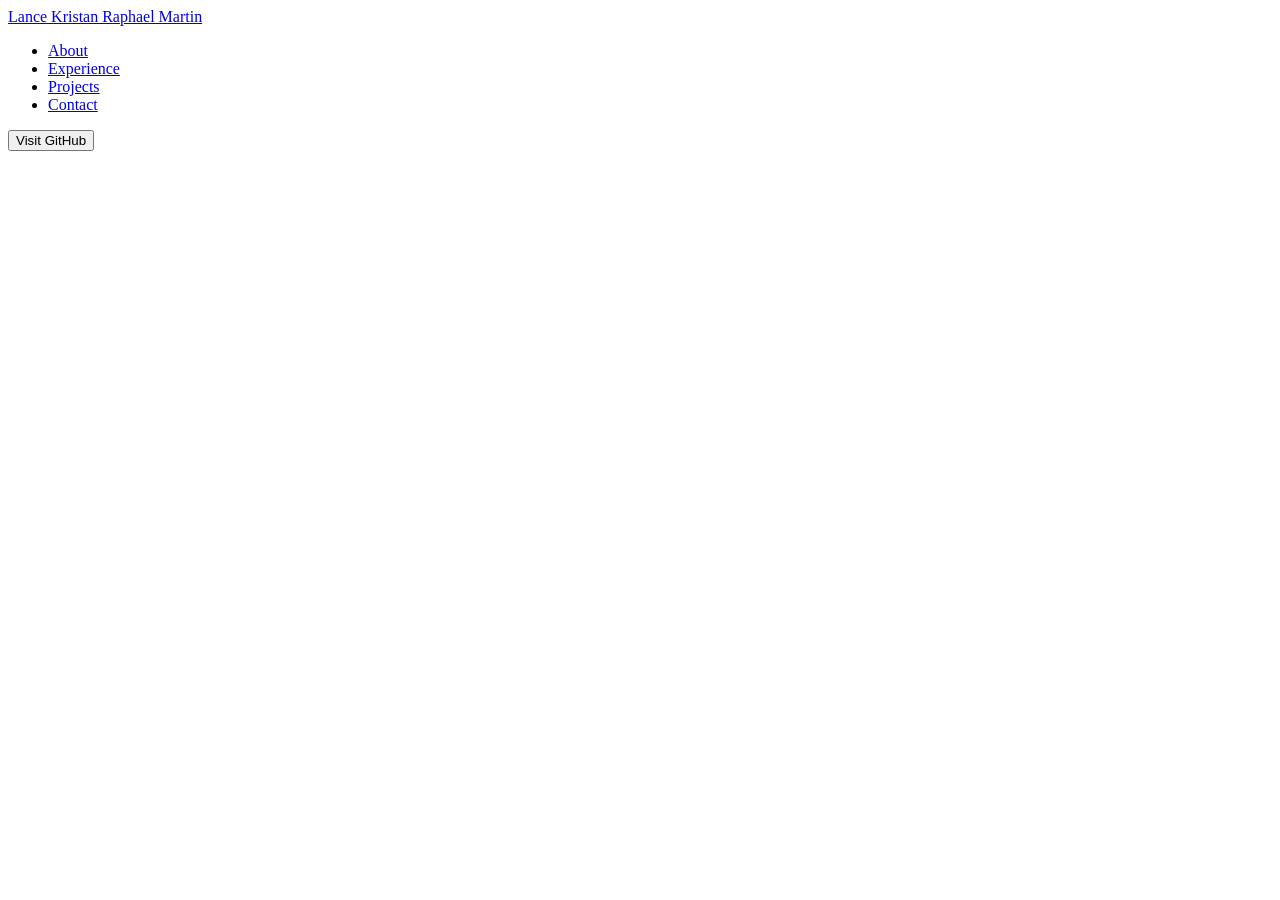
==== pages/index.html @ 6aa6e6c7 "Initial Commit - Added Header Navigation Elements - To add CSS design next session" ====
<!doctype html>
<html lang="en">
  <head>
    <meta charset="utf-8" />
    <meta name="viewport" content="width=device-width, initial-scale=1" />
    <title>Personal Portfolio</title>
    <script src="main.js"></script>
  </head>
  <body>
    <header>
        <a href="#" class="logo">Lance Kristan Raphael Martin</a>


        <ul class="nav-links">
            <li><a href="#about">About</a></li>
            <li><a href="#experience">Experience</a></li>
            <li><a href="#projects">Projects</a></li>
            <li><a href="#contact">Contact</a></li>
        </ul>

        <button class="visit-github">Visit GitHub</button>
    </header>

    <main></main>

    <footer></footer>
  </body>
</html>
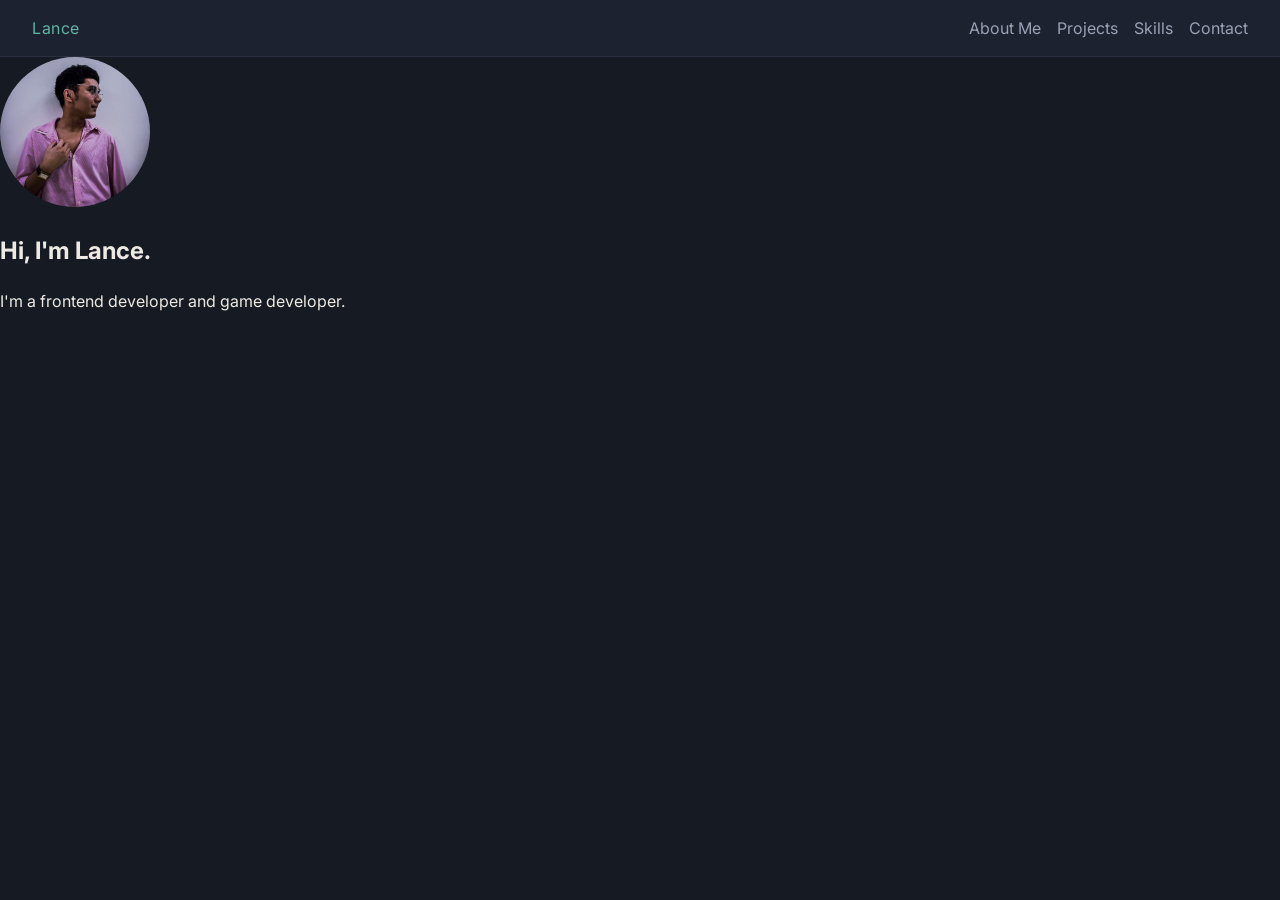
==== commit 9631f20b: "Day 1 Nav Bar Done" ====
--- a/pages/index.html
+++ b/pages/index.html
@@ -1,28 +1,33 @@
 <!doctype html>
 <html lang="en">
   <head>
-    <meta charset="utf-8" />
-    <meta name="viewport" content="width=device-width, initial-scale=1" />
-    <title>Personal Portfolio</title>
-    <script src="main.js"></script>
+    <meta charset="UTF-8" />
+    <title>Portfolio Mockup — Lance</title>
+    <link rel="stylesheet" href="styles.css" />
   </head>
   <body>
-    <header>
-        <a href="#" class="logo">Lance Kristan Raphael Martin</a>
+    <nav>
+      <span class="name">Lance</span>
+      <div class="top-links">
+        <a href="#about">About Me</a>
+        <a href="#projects">Projects</a>
+        <a href="#skills">Skills</a>
+        <a href="#contact">Contact</a>
+      </div>
+    </nav>
 
+    <section class="info" id="about">
+      <img src="../images/me.jpg" alt="Profile Picture" />
+      <h1>Hi, I'm Lance.</h1>
+      <p>I'm a frontend developer and game developer.</p>
+    </section>
 
-        <ul class="nav-links">
-            <li><a href="#about">About</a></li>
-            <li><a href="#experience">Experience</a></li>
-            <li><a href="#projects">Projects</a></li>
-            <li><a href="#contact">Contact</a></li>
-        </ul>
-
-        <button class="visit-github">Visit GitHub</button>
-    </header>
-
-    <main></main>
-
-    <footer></footer>
+    <!-- <footer>
+      <h2>Let's talk.</h2>
+      <p>Open to remote frontend and Unity/game dev roles.</p>
+      <div class="socials">
+        <a href="#">Email</a><a href="#">GitHub</a><a href="#">LinkedIn</a>
+      </div>
+    </footer> -->
   </body>
 </html>
--- a/pages/styles.css
+++ b/pages/styles.css
@@ -0,0 +1,75 @@
+@import url("https://fonts.googleapis.com/css2?family=Space+Grotesk:wght@400;500;700&family=Inter:wght@400;500;600&family=JetBrains+Mono:wght@400;500&display=swap");
+
+:root {
+  --bg: #161a23;
+  --bg-panel: #1d2230;
+  --line: #2a3040;
+  --text: #edeae3;
+  --text-dim: #9aa1b4;
+  --accent: #5fb4a2;
+  --accent-warm: #e8a33d;
+}
+
+* {
+  box-sizing: border-box;
+}
+
+body {
+  margin: 0;
+  background: var(--bg);
+  color: var(--text);
+  font-family: "Inter", sans-serif;
+  line-height: 1.5;
+}
+
+nav {
+  display: flex;
+  justify-content: space-between;
+  align-items: center;
+  padding: 1rem 2rem;
+  background: var(--bg-panel);
+  border-bottom: 1px solid var(--line);
+}
+
+nav .name {
+  color: var(--accent);
+  font-size: 16px;
+  letter-spacing: 0.5px;
+}
+
+nav .top-links {
+  display: flex;
+  gap: 1rem;
+  color: var(--text-dim);
+}
+
+nav .top-links a {
+  color: var(--text-dim);
+  text-decoration: none;
+}
+
+nav .top-links a:hover,
+nav .top-links a:focus,
+nav .top-links a:active,
+nav .top-links a:visited {
+  color: var(--text-dim);
+}
+
+nav .top-links a:hover {
+  color: var(--text);
+  border-bottom: 1px solid var(--line);
+}
+
+nav .top-links span {
+  cursor: pointer;
+}
+
+.top-links span:hover {
+  color: var(--text);
+}
+
+img {
+  max-width: 100%;
+  height: 150px;
+  border-radius: 50%;
+}
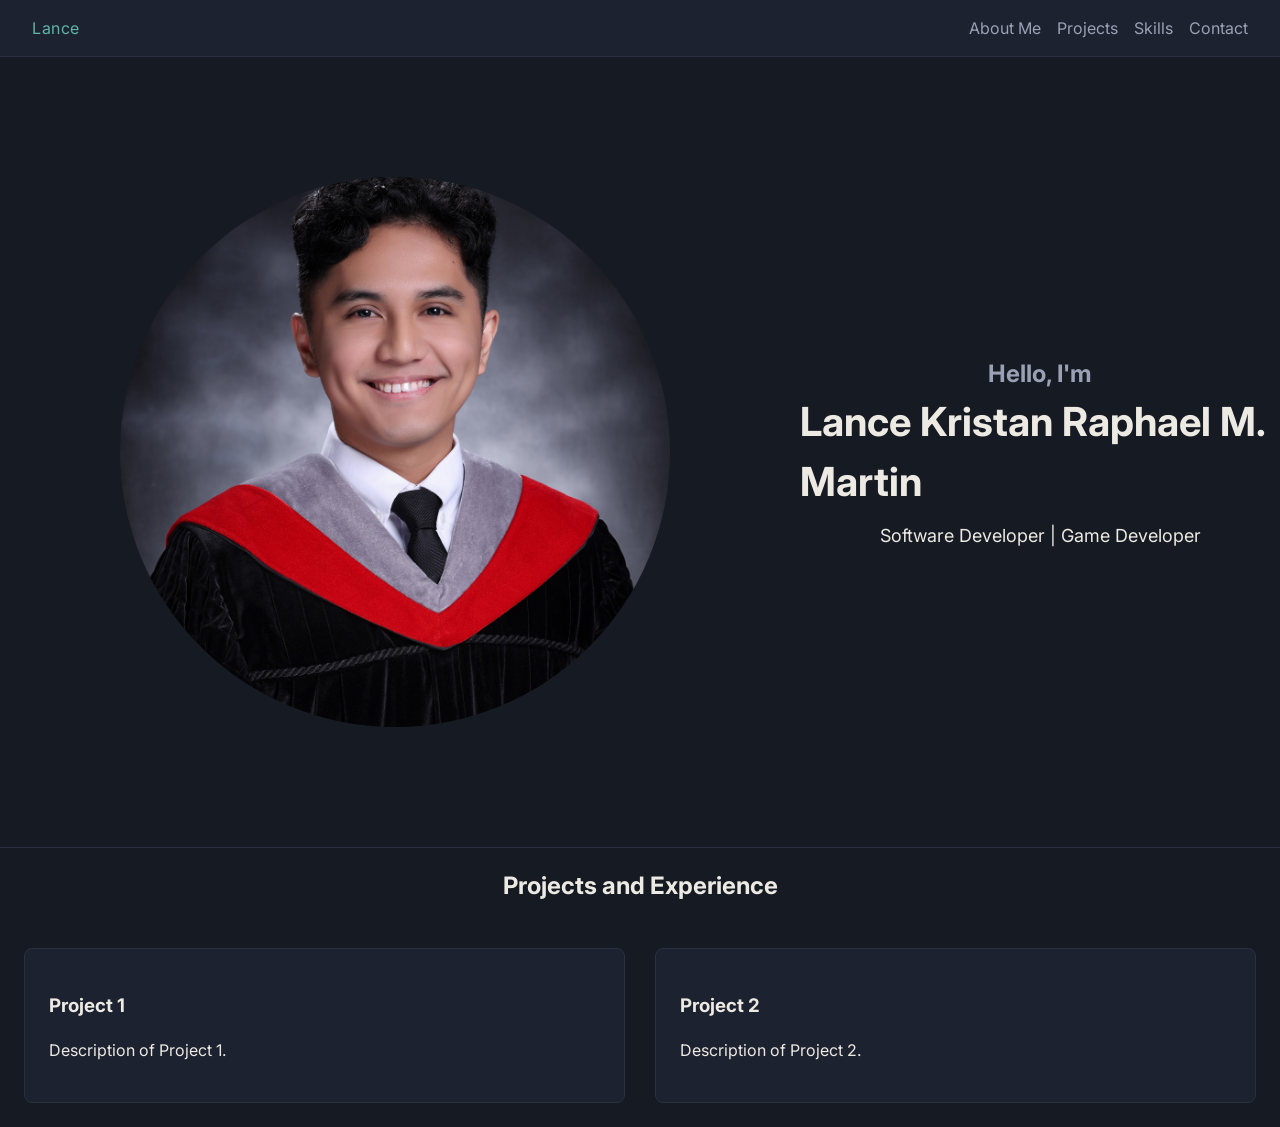
==== commit fa3a0469: "About Section Done TO DO: - Complete Projects and Experience Section" ====
--- a/pages/index.html
+++ b/pages/index.html
@@ -17,11 +17,28 @@
     </nav>
 
     <section class="info" id="about">
-      <img src="../images/me.jpg" alt="Profile Picture" />
-      <h1>Hi, I'm Lance.</h1>
-      <p>I'm a frontend developer and game developer.</p>
+      <img src="../images/toga pic.jpg" alt="Profile Picture" class="profile-pic"/>
+      <div class="intro-text">
+        <h1 class="small-text">Hello, I'm</h1>
+        <h2 class="large-text">Lance Kristan Raphael M. Martin</h2>
+        <p class="medium-text">Software Developer | Game Developer</p>
+      </div>
     </section>
 
+    <section class="projects" id="projects">
+      <h2>Projects and Experience</h2>
+      <div class="project-list">
+        <div class="project-item">
+          <h3>Project 1</h3>
+          <p>Description of Project 1.</p>
+        </div>
+        <div class="project-item">
+          <h3>Project 2</h3>
+          <p>Description of Project 2.</p>
+        </div>
+        <!-- Add more project items as needed -->
+      </div>
+    </section>
     <!-- <footer>
       <h2>Let's talk.</h2>
       <p>Open to remote frontend and Unity/game dev roles.</p>
--- a/pages/styles.css
+++ b/pages/styles.css
@@ -68,8 +68,56 @@
   color: var(--text);
 }
 
-img {
-  max-width: 100%;
-  height: 150px;
+.profile-pic {
+  width: 550px;
+  height: 550px;
+  object-fit: cover;
   border-radius: 50%;
+  margin: 120px 120px;
+  flex-shrink: 0;
 }
+
+.intro-text {
+  flex: 1;
+  margin-left: 10px; /* space between image and text */
+}
+.small-text {
+  font-size: 24px;
+  margin: 0;
+  text-align: center;
+  color: var(--text-dim);
+}
+.large-text {
+  font-size: 40px;
+  margin: 0;
+}
+.medium-text {
+  font-size: 18px;
+  margin: 10px 0 0 0;
+  text-align: center;
+}
+.info {
+  display: flex;
+  align-items: center;
+  border-bottom: 1px solid var(--line);
+}
+
+.projects {
+  display: flex;
+  flex-direction: column;
+  align-items: center;
+}
+.project-list {
+  display: grid;
+  grid-template-columns: repeat(auto-fit, minmax(250px, 1fr));
+  gap: 30px;
+  width: 100%;
+  padding: 24px;
+}
+.project-item {
+  background: var(--bg-panel);
+  border: 1px solid var(--line);
+  border-radius: 8px;
+  width: 100%;
+  padding: 24px;
+}
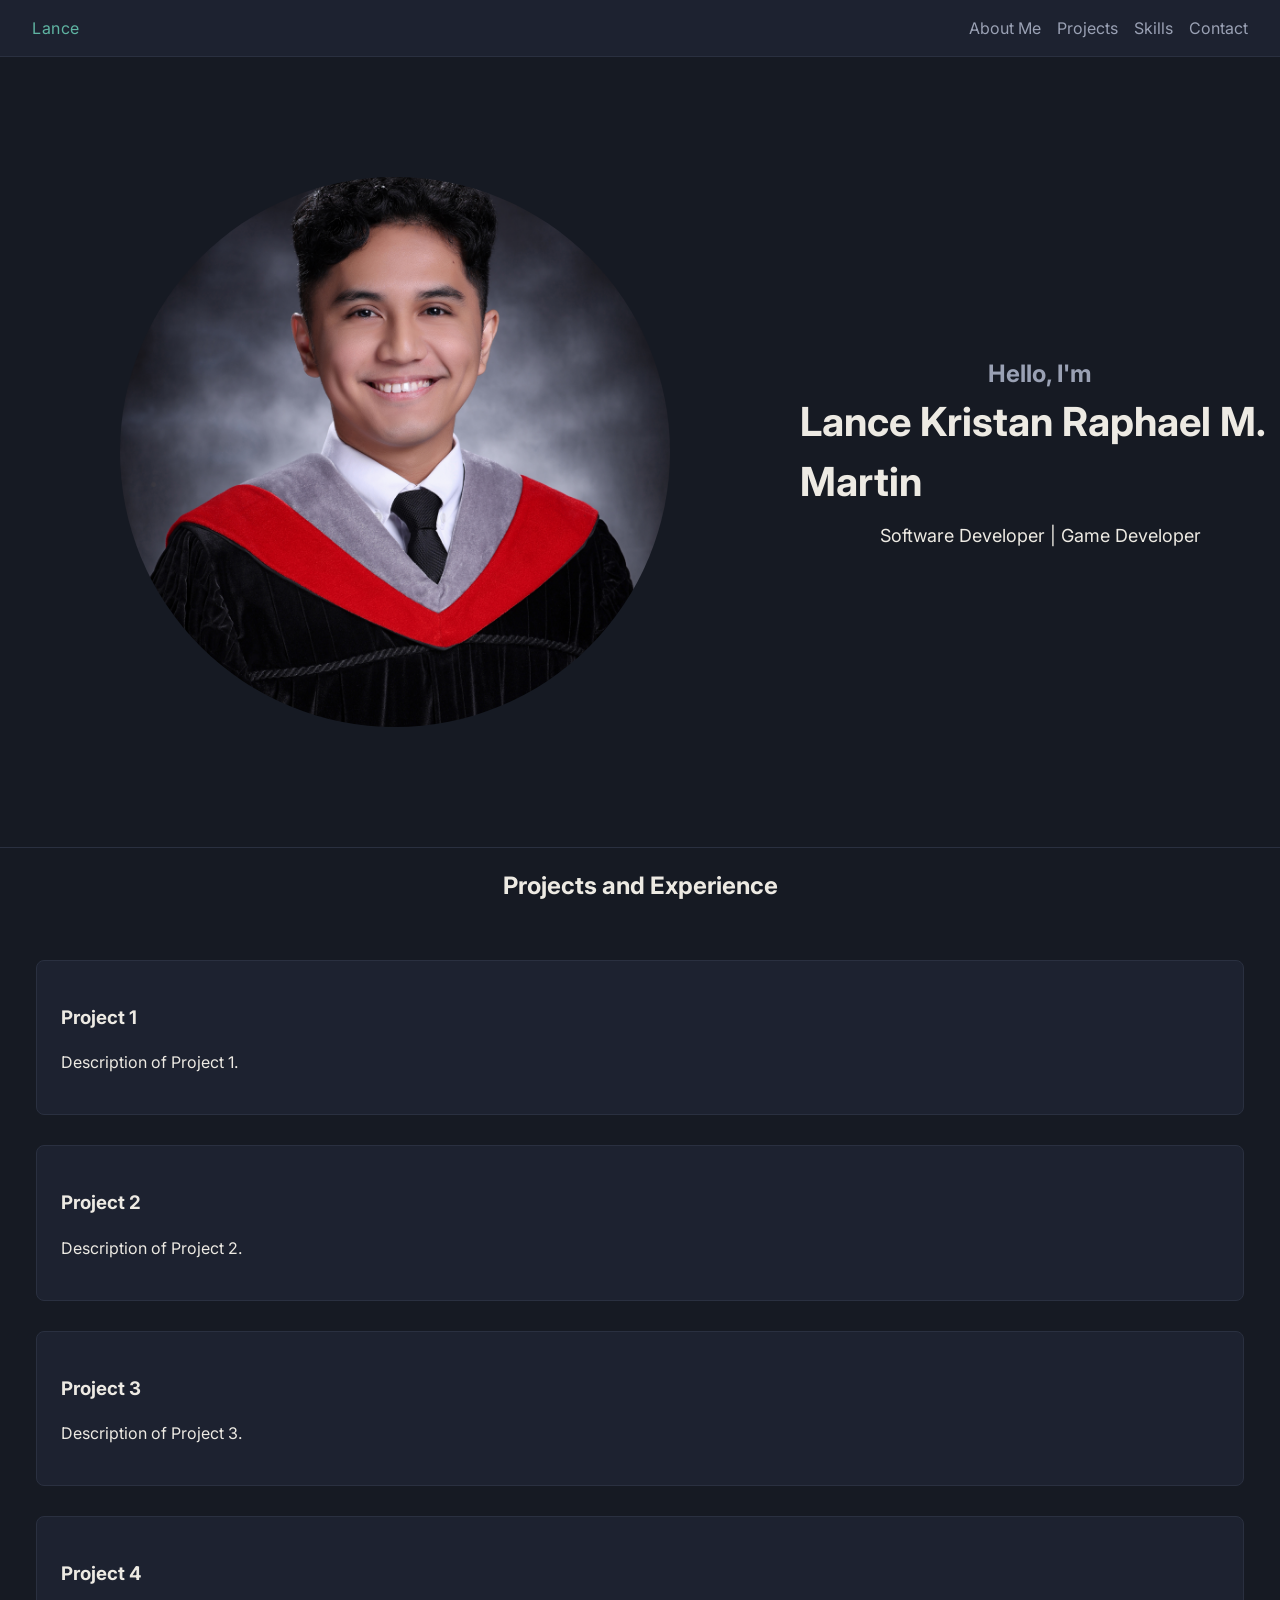
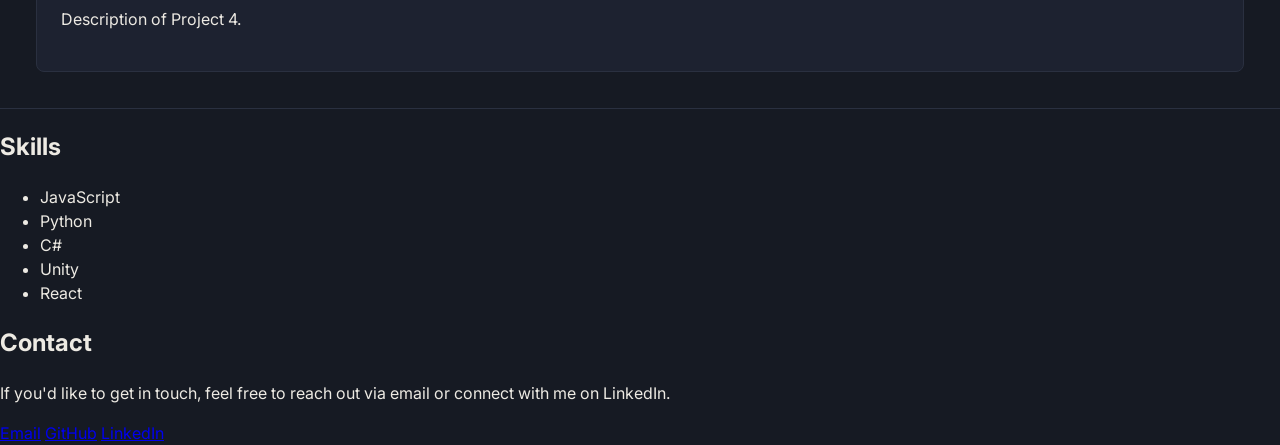
==== commit 6f8ff21e: "All sections added TO DO: - Complete info for Projects and Experience Section - Add CSS for last 3 s" ====
--- a/pages/index.html
+++ b/pages/index.html
@@ -36,7 +36,37 @@
           <h3>Project 2</h3>
           <p>Description of Project 2.</p>
         </div>
+        <div class="project-item">
+          <h3>Project 3</h3>
+          <p>Description of Project 3.</p>
+        </div>
+        <div class="project-item">
+          <h3>Project 4</h3>
+          <p>Description of Project 4.</p>
+        </div>
         <!-- Add more project items as needed -->
+      </div>
+    </section>
+
+    <section class="skills" id="skills">
+      <h2>Skills</h2>
+      <ul>
+        <li>JavaScript</li>
+        <li>Python</li>
+        <li>C#</li>
+        <li>Unity</li>
+        <li>React</li>
+        <!-- Add more skills as needed -->
+      </ul>
+    </section>
+
+    <section class="contact" id="contact">
+      <h2>Contact</h2>
+      <p>If you'd like to get in touch, feel free to reach out via email or connect with me on LinkedIn.</p>
+      <div class="socials">
+        <a href="mailto:lance@example.com">Email</a>
+        <a href="https://github.com/lance">GitHub</a>
+        <a href="https://linkedin.com/in/lance">LinkedIn</a>
       </div>
     </section>
     <!-- <footer>
--- a/pages/styles.css
+++ b/pages/styles.css
@@ -106,13 +106,14 @@
   display: flex;
   flex-direction: column;
   align-items: center;
+  border-bottom: 1px solid var(--line);
 }
 .project-list {
   display: grid;
-  grid-template-columns: repeat(auto-fit, minmax(250px, 1fr));
+  grid-template-columns: 1fr; 
   gap: 30px;
   width: 100%;
-  padding: 24px;
+  padding: 36px;
 }
 .project-item {
   background: var(--bg-panel);
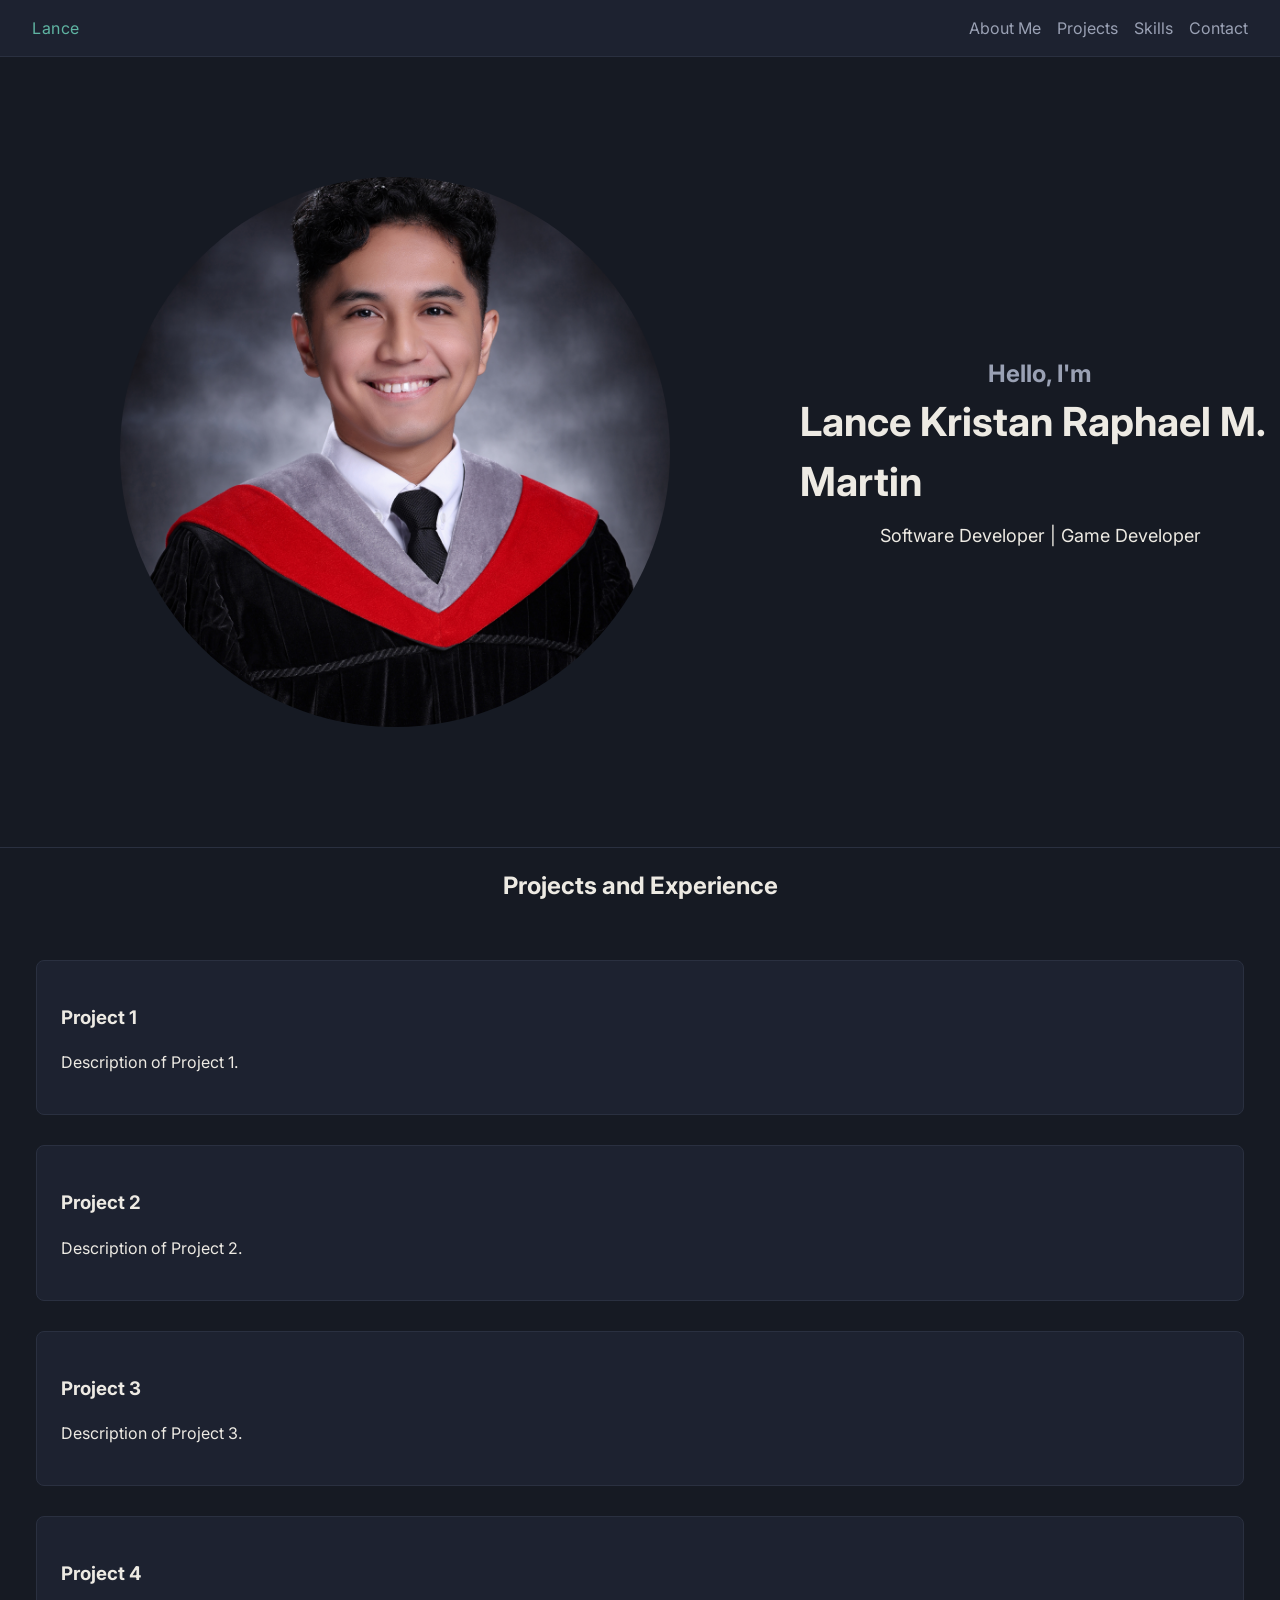
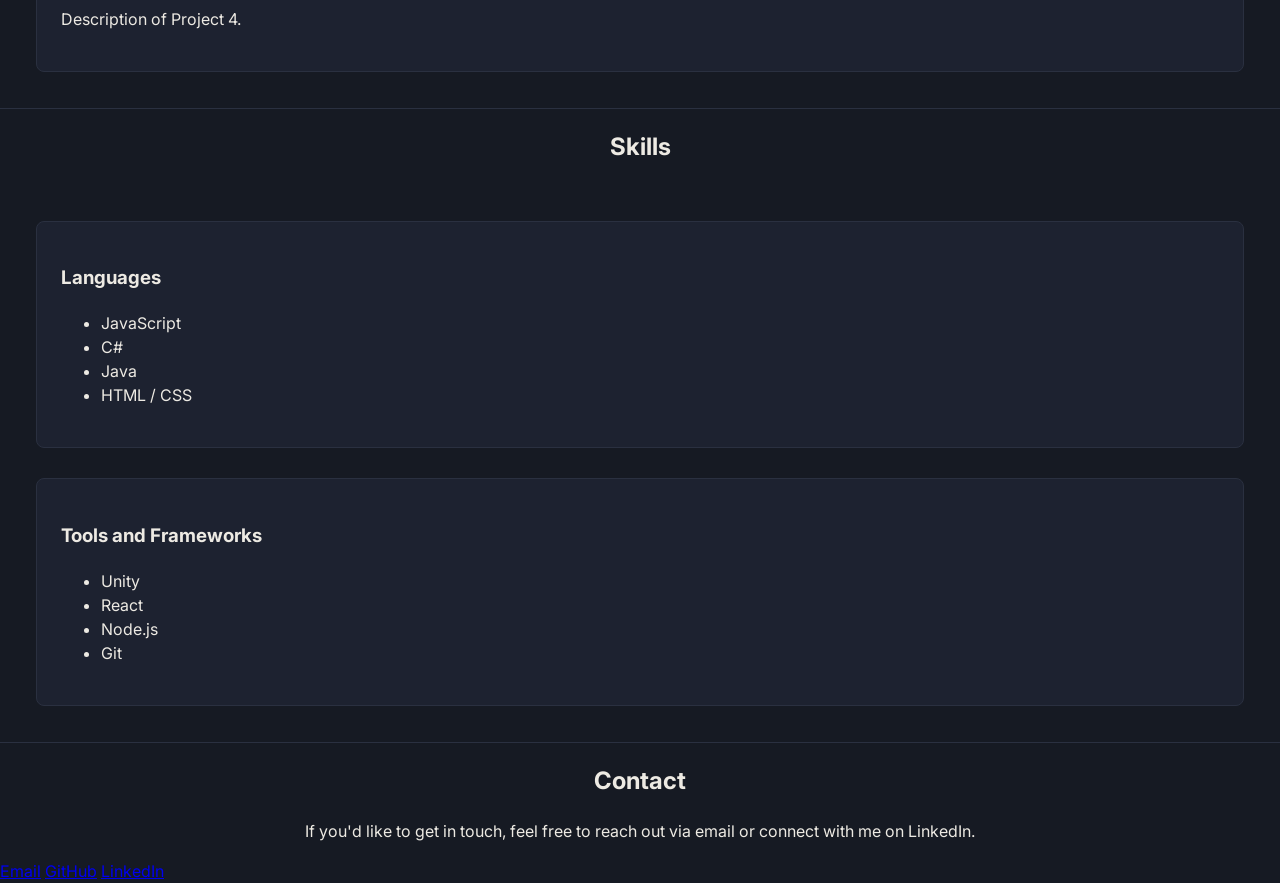
==== commit 0342096f: "Refresh portfolio layout and skills - reorganize skills, tools, and framework into lists - align spe" ====
--- a/pages/index.html
+++ b/pages/index.html
@@ -17,7 +17,11 @@
     </nav>
 
     <section class="info" id="about">
-      <img src="../images/toga pic.jpg" alt="Profile Picture" class="profile-pic"/>
+      <img
+        src="../images/toga pic.jpg"
+        alt="Profile Picture"
+        class="profile-pic"
+      />
       <div class="intro-text">
         <h1 class="small-text">Hello, I'm</h1>
         <h2 class="large-text">Lance Kristan Raphael M. Martin</h2>
@@ -50,19 +54,35 @@
 
     <section class="skills" id="skills">
       <h2>Skills</h2>
-      <ul>
-        <li>JavaScript</li>
-        <li>Python</li>
-        <li>C#</li>
-        <li>Unity</li>
-        <li>React</li>
-        <!-- Add more skills as needed -->
-      </ul>
+      <div class="skill-list">
+        <div class="skill-item">
+          <h3>Languages</h3>
+          <ul>
+            <li>JavaScript</li>
+            <li>C#</li>
+            <li>Java</li>
+            <li>HTML / CSS</li>
+          </ul>
+        </div>
+        <div class="skill-item">
+          <h3>Tools and Frameworks</h3>
+          <ul>
+            <li>Unity</li>
+            <li>React</li>
+            <li>Node.js</li>
+            <li>Git</li>
+          </ul>
+        </div>
+      </div>
+      <!-- Add more skill items as needed -->
     </section>
 
     <section class="contact" id="contact">
       <h2>Contact</h2>
-      <p>If you'd like to get in touch, feel free to reach out via email or connect with me on LinkedIn.</p>
+      <p class="contact-text">
+        If you'd like to get in touch, feel free to reach out via email or
+        connect with me on LinkedIn.
+      </p>
       <div class="socials">
         <a href="mailto:lance@example.com">Email</a>
         <a href="https://github.com/lance">GitHub</a>
--- a/pages/styles.css
+++ b/pages/styles.css
@@ -22,6 +22,11 @@
   line-height: 1.5;
 }
 
+h2, .contact-text {
+  display: flex;
+  flex-direction: column;
+  align-items: center;
+}
 nav {
   display: flex;
   justify-content: space-between;
@@ -102,20 +107,17 @@
   border-bottom: 1px solid var(--line);
 }
 
-.projects {
-  display: flex;
-  flex-direction: column;
-  align-items: center;
+.projects, .skills {
   border-bottom: 1px solid var(--line);
 }
-.project-list {
+.project-list, .skill-list {
   display: grid;
   grid-template-columns: 1fr; 
   gap: 30px;
   width: 100%;
   padding: 36px;
 }
-.project-item {
+.project-item, .skill-item {
   background: var(--bg-panel);
   border: 1px solid var(--line);
   border-radius: 8px;
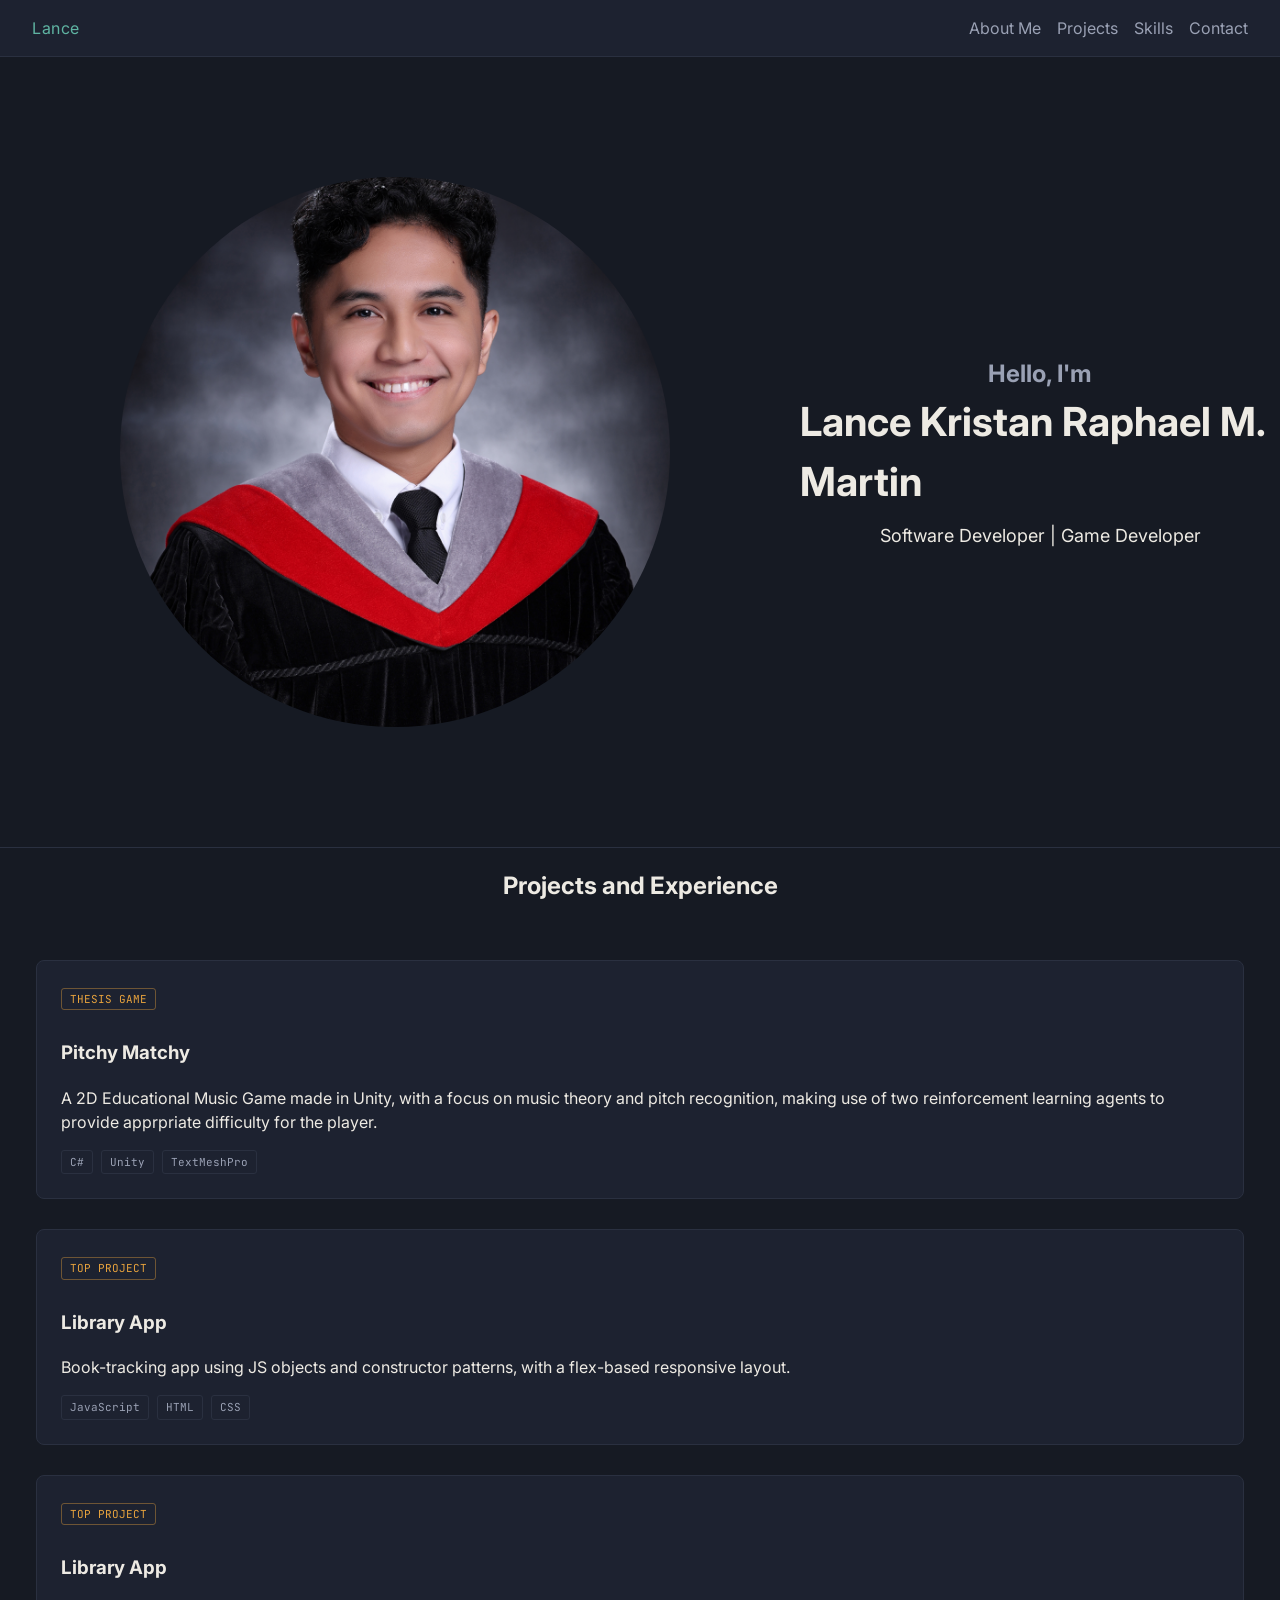
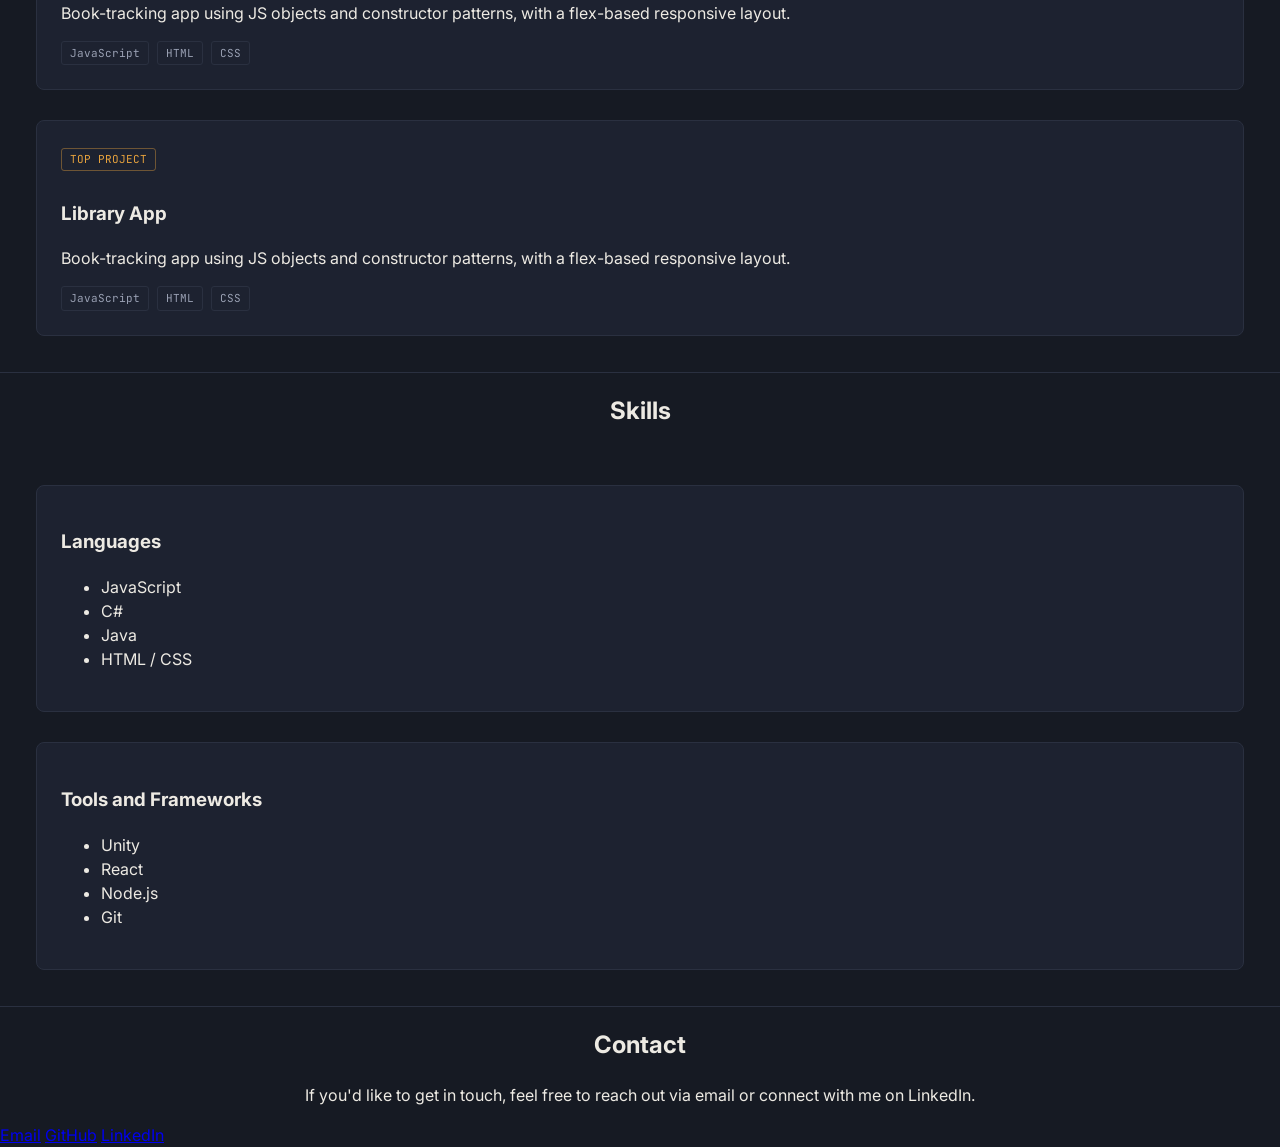
==== commit a32bd043: "Layout for Projects and Experience" ====
--- a/pages/index.html
+++ b/pages/index.html
@@ -33,20 +33,57 @@
       <h2>Projects and Experience</h2>
       <div class="project-list">
         <div class="project-item">
-          <h3>Project 1</h3>
-          <p>Description of Project 1.</p>
+          <span class="tag">THESIS GAME</span>
+          <h3>Pitchy Matchy</h3>
+          <p>
+            A 2D Educational Music Game made in Unity, with a 
+            focus on music theory and pitch recognition, making use of two 
+            reinforcement learning agents to provide apprpriate difficulty for the player.
+          </p>
+          <div class="stack">
+            <span>C#</span>
+            <span>Unity</span>
+            <span>TextMeshPro</span>
+          </div>
         </div>
         <div class="project-item">
-          <h3>Project 2</h3>
-          <p>Description of Project 2.</p>
+          <span class="tag">TOP PROJECT</span>
+          <h3>Library App</h3>
+          <p>
+            Book-tracking app using JS objects and constructor patterns, with a
+            flex-based responsive layout.
+          </p>
+          <div class="stack">
+            <span>JavaScript</span>
+            <span>HTML</span>
+            <span>CSS</span>
+          </div>
         </div>
         <div class="project-item">
-          <h3>Project 3</h3>
-          <p>Description of Project 3.</p>
+          <span class="tag">TOP PROJECT</span>
+          <h3>Library App</h3>
+          <p>
+            Book-tracking app using JS objects and constructor patterns, with a
+            flex-based responsive layout.
+          </p>
+          <div class="stack">
+            <span>JavaScript</span>
+            <span>HTML</span>
+            <span>CSS</span>
+          </div>
         </div>
         <div class="project-item">
-          <h3>Project 4</h3>
-          <p>Description of Project 4.</p>
+          <span class="tag">TOP PROJECT</span>
+          <h3>Library App</h3>
+          <p>
+            Book-tracking app using JS objects and constructor patterns, with a
+            flex-based responsive layout.
+          </p>
+          <div class="stack">
+            <span>JavaScript</span>
+            <span>HTML</span>
+            <span>CSS</span>
+          </div>
         </div>
         <!-- Add more project items as needed -->
       </div>
--- a/pages/styles.css
+++ b/pages/styles.css
@@ -124,3 +124,30 @@
   width: 100%;
   padding: 24px;
 }
+
+.tag {
+  display: inline-block;
+  font-family: "JetBrains Mono", monospace;
+  font-size: 11px;
+  color: var(--accent-warm);
+  border: 1px solid rgba(232, 163, 61, 0.4);
+  padding: 2px 8px;
+  border-radius: 3px;
+  margin-bottom: 10px;
+}
+
+.stack {
+  display: flex;
+  gap: 8px;
+  flex-wrap: wrap;
+  margin-top: 12px;
+}
+
+.stack span {
+  font-family: "JetBrains Mono", monospace;
+  font-size: 11px;
+  color: var(--text-dim);
+  border: 1px solid var(--line);
+  padding: 3px 8px;
+  border-radius: 3px;
+}
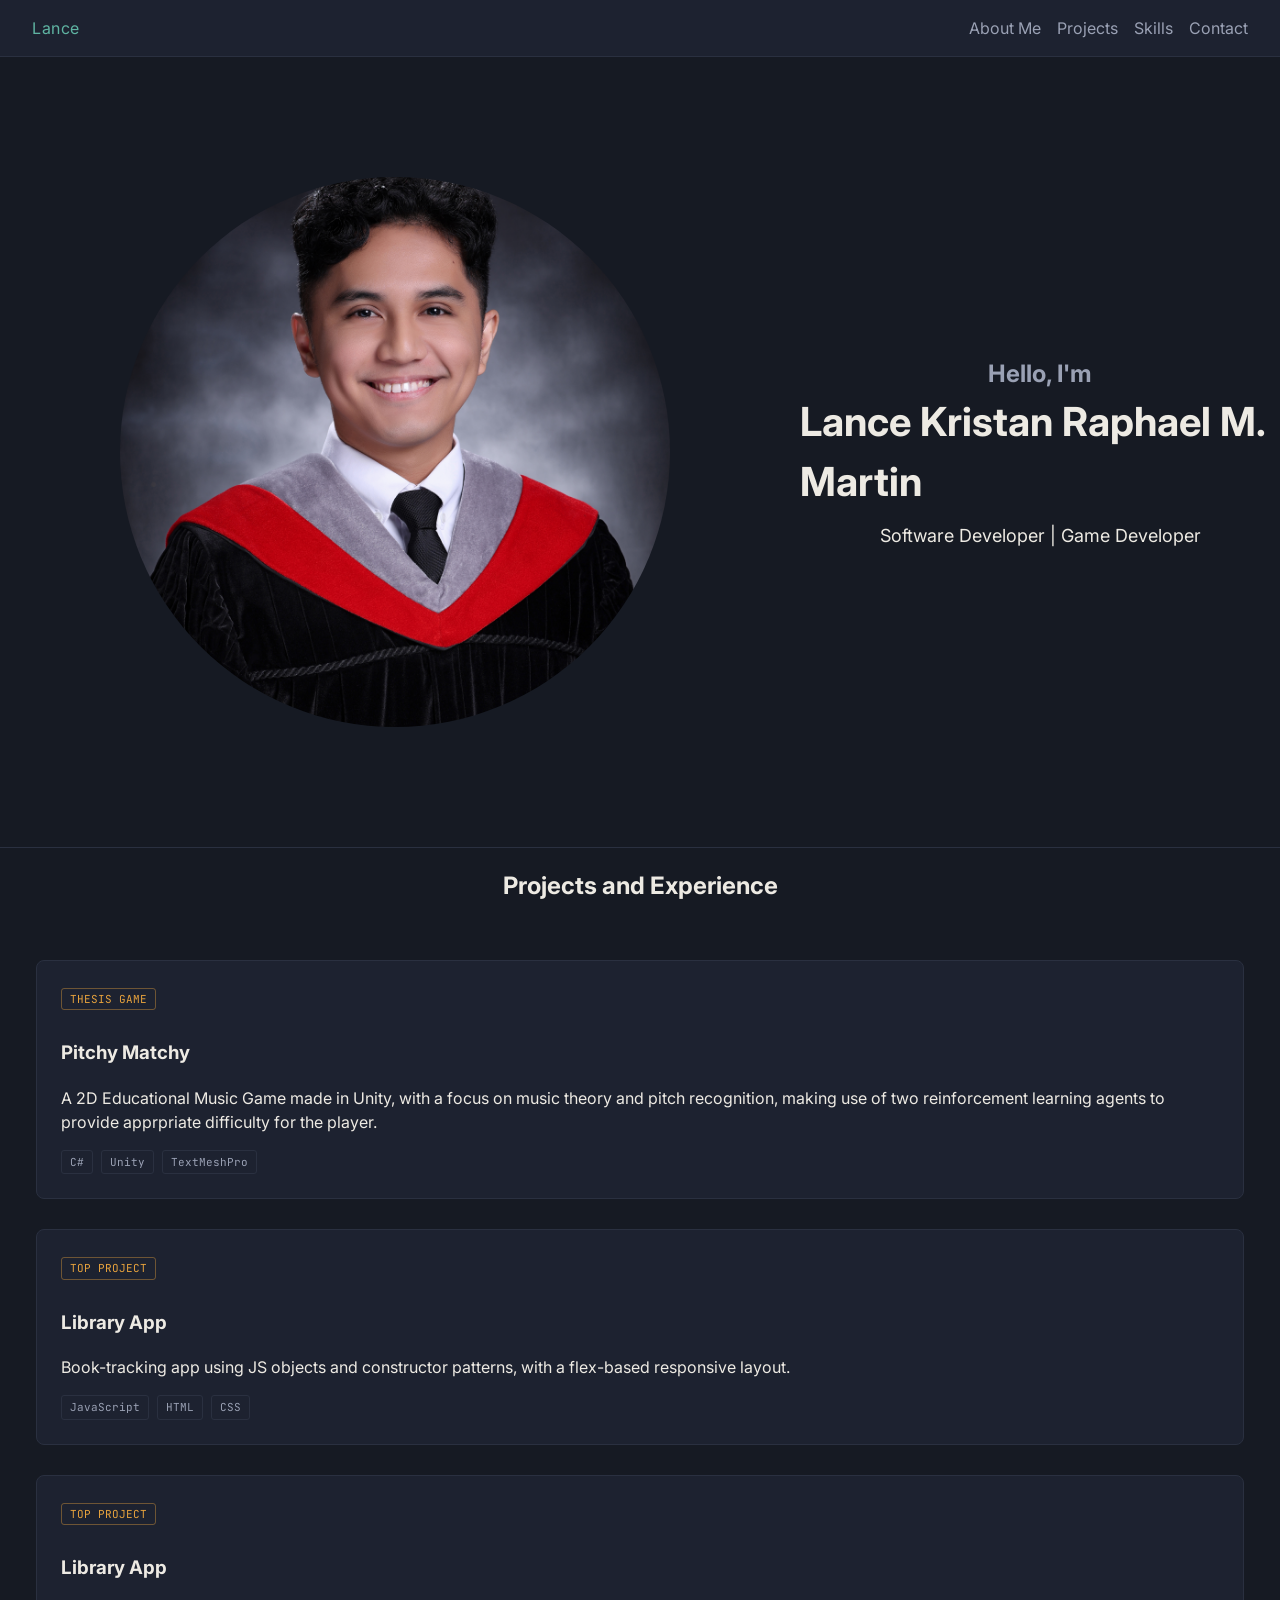
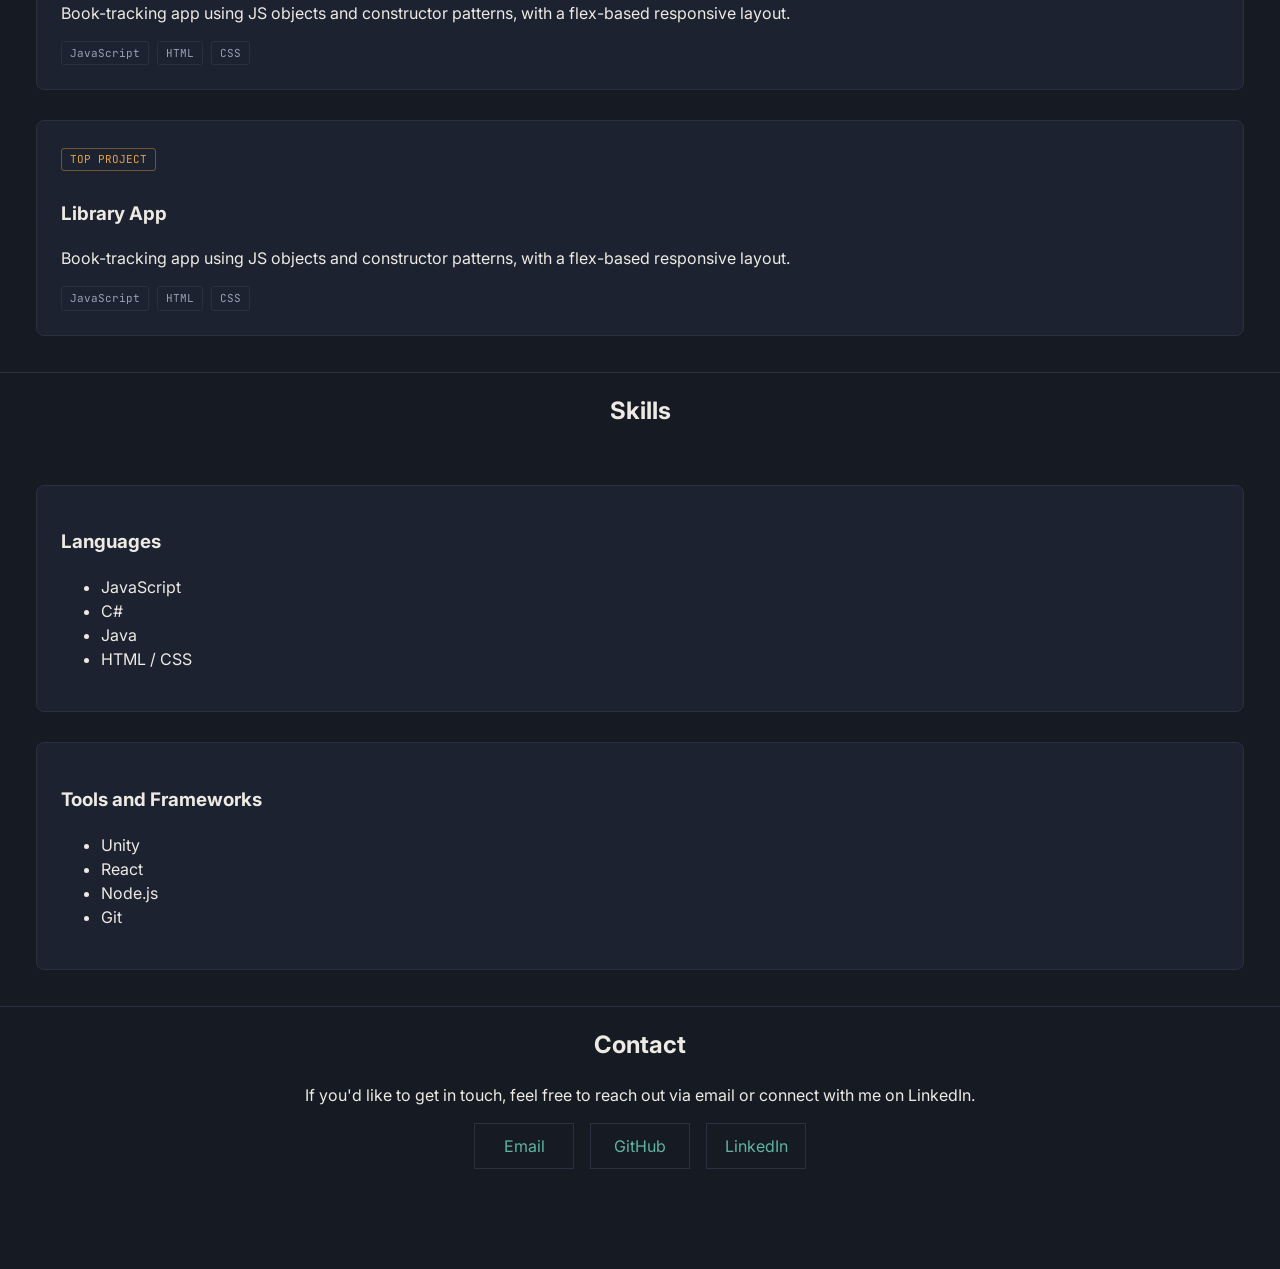
==== commit 03036f06: "Contacts Section done" ====
--- a/pages/index.html
+++ b/pages/index.html
@@ -121,17 +121,10 @@
         connect with me on LinkedIn.
       </p>
       <div class="socials">
-        <a href="mailto:lance@example.com">Email</a>
-        <a href="https://github.com/lance">GitHub</a>
-        <a href="https://linkedin.com/in/lance">LinkedIn</a>
+        <a href="mailto:lancekristanmartin@gmail.com">Email</a>
+        <a href="https://github.com/Lance-2">GitHub</a>
+        <a href="https://www.linkedin.com/in/lance-martin285/">LinkedIn</a>
       </div>
     </section>
-    <!-- <footer>
-      <h2>Let's talk.</h2>
-      <p>Open to remote frontend and Unity/game dev roles.</p>
-      <div class="socials">
-        <a href="#">Email</a><a href="#">GitHub</a><a href="#">LinkedIn</a>
-      </div>
-    </footer> -->
   </body>
 </html>
--- a/pages/styles.css
+++ b/pages/styles.css
@@ -150,4 +150,19 @@
   border: 1px solid var(--line);
   padding: 3px 8px;
   border-radius: 3px;
+}
+.socials {
+  display: flex;
+  justify-content: center;
+  gap: 16px;
+  padding-bottom: 100px;
+}
+.socials a {
+  display: inline-block;
+  text-decoration: none;
+  color: var(--accent);
+  width: 100px;
+  padding: 10px;
+  border: 1px solid var(--line);
+  text-align: center; 
 }
